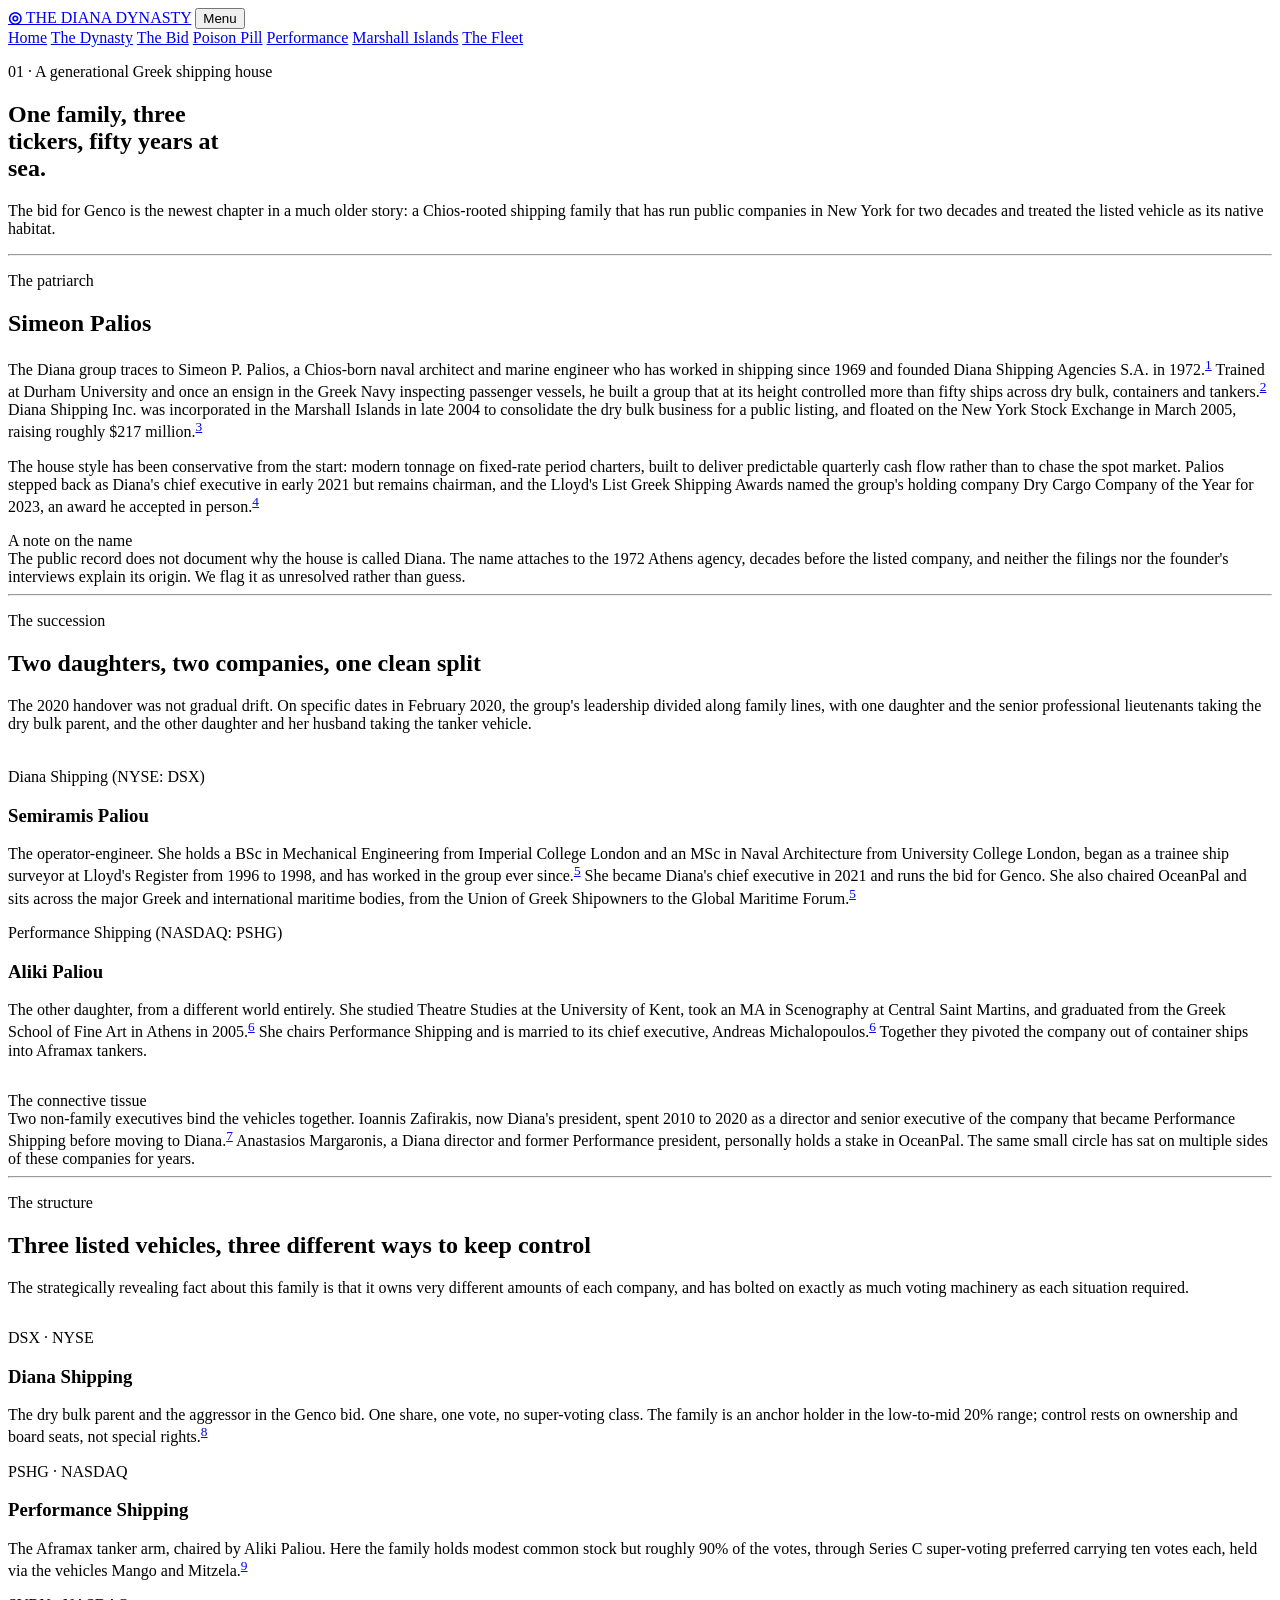
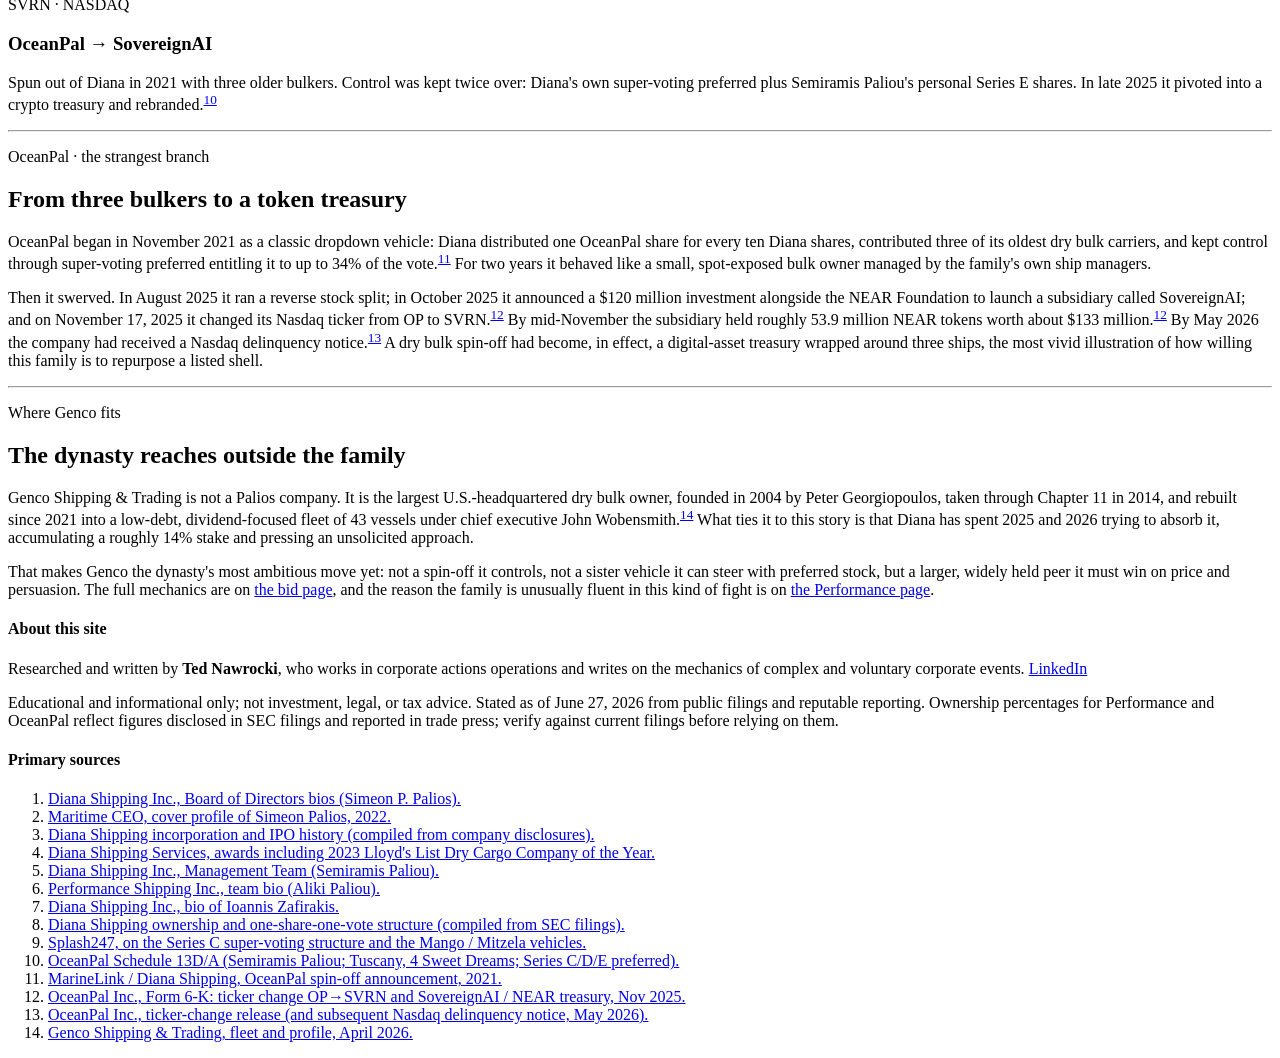
==== dynasty.html @ b54f49b9 "Add files via upload" ====
<!DOCTYPE html>
<html lang="en">
<head>
<meta charset="utf-8">
<meta name="viewport" content="width=device-width, initial-scale=1">
<title>The Dynasty — The Palios Family and the Diana Group</title>
<meta name="description" content="Fifty years of a Greek shipping house: Simeon Palios, his daughters Semiramis and Aliki, and the listed vehicles Diana Shipping, Performance Shipping and OceanPal.">
<link rel="preconnect" href="https://fonts.googleapis.com">
<link rel="preconnect" href="https://fonts.gstatic.com" crossorigin>
<link href="https://fonts.googleapis.com/css2?family=DM+Serif+Display:ital@0;1&family=IBM+Plex+Mono:wght@400;500&family=IBM+Plex+Sans:wght@400;500;600&display=swap" rel="stylesheet">
<link rel="stylesheet" href="assets/css/styles.css">
</head>
<body>

<header class="nav">
  <div class="wrap">
    <a class="brand" href="index.html"><b>◎</b> THE DIANA DYNASTY</a>
    <button class="navtoggle" aria-label="Menu">Menu</button>
    <nav class="navlinks">
      <a href="index.html">Home</a>
      <a href="dynasty.html" aria-current="page">The Dynasty</a>
      <a href="tender.html">The Bid</a>
      <a href="poison-pill.html">Poison Pill</a>
      <a href="performance.html">Performance</a>
      <a href="marshall-islands.html">Marshall Islands</a>
      <a href="vessels.html">The Fleet</a>
    </nav>
  </div>
</header>

<section>
  <div class="wrap reveal">
    <p class="eyebrow">01 · A generational Greek shipping house</p>
    <h1 style="max-width:18ch">One family, three tickers, fifty years at sea.</h1>
    <p class="lede" style="margin-top:1.2rem">The bid for Genco is the newest chapter in a much older story: a Chios-rooted shipping family that has run public companies in New York for two decades and treated the listed vehicle as its native habitat.</p>
  </div>
</section>

<hr class="fathom">

<section>
  <div class="wrap reveal measure">
    <p class="eyebrow">The patriarch</p>
    <h2>Simeon Palios</h2>
    <p>The Diana group traces to Simeon P. Palios, a Chios-born naval architect and marine engineer who has worked in shipping since 1969 and founded Diana Shipping Agencies S.A. in 1972.<sup><a href="#s1">1</a></sup> Trained at Durham University and once an ensign in the Greek Navy inspecting passenger vessels, he built a group that at its height controlled more than fifty ships across dry bulk, containers and tankers.<sup><a href="#s2">2</a></sup> Diana Shipping Inc. was incorporated in the Marshall Islands in late 2004 to consolidate the dry bulk business for a public listing, and floated on the New York Stock Exchange in March 2005, raising roughly $217 million.<sup><a href="#s3">3</a></sup></p>
    <p>The house style has been conservative from the start: modern tonnage on fixed-rate period charters, built to deliver predictable quarterly cash flow rather than to chase the spot market. Palios stepped back as Diana's chief executive in early 2021 but remains chairman, and the Lloyd's List Greek Shipping Awards named the group's holding company Dry Cargo Company of the Year for 2023, an award he accepted in person.<sup><a href="#s4">4</a></sup></p>
    <div class="note">
      <span class="klabel">A note on the name</span>
      <p style="margin:0">The public record does not document why the house is called Diana. The name attaches to the 1972 Athens agency, decades before the listed company, and neither the filings nor the founder's interviews explain its origin. We flag it as unresolved rather than guess.</p>
    </div>
  </div>
</section>

<hr class="fathom">

<section>
  <div class="wrap reveal">
    <p class="eyebrow">The succession</p>
    <h2>Two daughters, two companies, one clean split</h2>
    <p class="measure dim" style="margin-bottom:2.2rem">The 2020 handover was not gradual drift. On specific dates in February 2020, the group's leadership divided along family lines, with one daughter and the senior professional lieutenants taking the dry bulk parent, and the other daughter and her husband taking the tanker vehicle.</p>
    <div class="grid g2">
      <div class="card">
        <span class="klabel">Diana Shipping (NYSE: DSX)</span>
        <h3>Semiramis Paliou</h3>
        <p>The operator-engineer. She holds a BSc in Mechanical Engineering from Imperial College London and an MSc in Naval Architecture from University College London, began as a trainee ship surveyor at Lloyd's Register from 1996 to 1998, and has worked in the group ever since.<sup><a href="#s5">5</a></sup> She became Diana's chief executive in 2021 and runs the bid for Genco. She also chaired OceanPal and sits across the major Greek and international maritime bodies, from the Union of Greek Shipowners to the Global Maritime Forum.<sup><a href="#s5">5</a></sup></p>
      </div>
      <div class="card">
        <span class="klabel">Performance Shipping (NASDAQ: PSHG)</span>
        <h3>Aliki Paliou</h3>
        <p>The other daughter, from a different world entirely. She studied Theatre Studies at the University of Kent, took an MA in Scenography at Central Saint Martins, and graduated from the Greek School of Fine Art in Athens in 2005.<sup><a href="#s6">6</a></sup> She chairs Performance Shipping and is married to its chief executive, Andreas Michalopoulos.<sup><a href="#s6">6</a></sup> Together they pivoted the company out of container ships into Aframax tankers.</p>
      </div>
    </div>
    <div class="note" style="margin-top:2rem">
      <span class="klabel">The connective tissue</span>
      <p style="margin:0">Two non-family executives bind the vehicles together. Ioannis Zafirakis, now Diana's president, spent 2010 to 2020 as a director and senior executive of the company that became Performance Shipping before moving to Diana.<sup><a href="#s7">7</a></sup> Anastasios Margaronis, a Diana director and former Performance president, personally holds a stake in OceanPal. The same small circle has sat on multiple sides of these companies for years.</p>
    </div>
  </div>
</section>

<hr class="fathom">

<section>
  <div class="wrap reveal">
    <p class="eyebrow">The structure</p>
    <h2>Three listed vehicles, three different ways to keep control</h2>
    <p class="measure dim" style="margin-bottom:2rem">The strategically revealing fact about this family is that it owns very different amounts of each company, and has bolted on exactly as much voting machinery as each situation required.</p>
    <div class="tree">
      <div class="node">
        <span class="tick">DSX · NYSE</span>
        <h3>Diana Shipping</h3>
        <p>The dry bulk parent and the aggressor in the Genco bid. One share, one vote, no super-voting class. The family is an anchor holder in the low-to-mid 20% range; control rests on ownership and board seats, not special rights.<sup><a href="#s8">8</a></sup></p>
      </div>
      <div class="node">
        <span class="tick">PSHG · NASDAQ</span>
        <h3>Performance Shipping</h3>
        <p>The Aframax tanker arm, chaired by Aliki Paliou. Here the family holds modest common stock but roughly 90% of the votes, through Series C super-voting preferred carrying ten votes each, held via the vehicles Mango and Mitzela.<sup><a href="#s9">9</a></sup></p>
      </div>
      <div class="node">
        <span class="tick">SVRN · NASDAQ</span>
        <h3>OceanPal → SovereignAI</h3>
        <p>Spun out of Diana in 2021 with three older bulkers. Control was kept twice over: Diana's own super-voting preferred plus Semiramis Paliou's personal Series E shares. In late 2025 it pivoted into a crypto treasury and rebranded.<sup><a href="#s10">10</a></sup></p>
      </div>
    </div>
  </div>
</section>

<hr class="fathom">

<section>
  <div class="wrap reveal">
    <p class="eyebrow">OceanPal · the strangest branch</p>
    <h2>From three bulkers to a token treasury</h2>
    <div class="measure">
      <p>OceanPal began in November 2021 as a classic dropdown vehicle: Diana distributed one OceanPal share for every ten Diana shares, contributed three of its oldest dry bulk carriers, and kept control through super-voting preferred entitling it to up to 34% of the vote.<sup><a href="#s11">11</a></sup> For two years it behaved like a small, spot-exposed bulk owner managed by the family's own ship managers.</p>
      <p>Then it swerved. In August 2025 it ran a reverse stock split; in October 2025 it announced a $120 million investment alongside the NEAR Foundation to launch a subsidiary called SovereignAI; and on November 17, 2025 it changed its Nasdaq ticker from OP to SVRN.<sup><a href="#s12">12</a></sup> By mid-November the subsidiary held roughly 53.9 million NEAR tokens worth about $133 million.<sup><a href="#s12">12</a></sup> By May 2026 the company had received a Nasdaq delinquency notice.<sup><a href="#s13">13</a></sup> A dry bulk spin-off had become, in effect, a digital-asset treasury wrapped around three ships, the most vivid illustration of how willing this family is to repurpose a listed shell.</p>
    </div>
  </div>
</section>

<hr class="fathom">

<section>
  <div class="wrap reveal">
    <p class="eyebrow">Where Genco fits</p>
    <h2>The dynasty reaches outside the family</h2>
    <div class="measure">
      <p>Genco Shipping &amp; Trading is not a Palios company. It is the largest U.S.-headquartered dry bulk owner, founded in 2004 by Peter Georgiopoulos, taken through Chapter 11 in 2014, and rebuilt since 2021 into a low-debt, dividend-focused fleet of 43 vessels under chief executive John Wobensmith.<sup><a href="#s14">14</a></sup> What ties it to this story is that Diana has spent 2025 and 2026 trying to absorb it, accumulating a roughly 14% stake and pressing an unsolicited approach.</p>
      <p>That makes Genco the dynasty's most ambitious move yet: not a spin-off it controls, not a sister vehicle it can steer with preferred stock, but a larger, widely held peer it must win on price and persuasion. The full mechanics are on <a href="tender.html">the bid page</a>, and the reason the family is unusually fluent in this kind of fight is on <a href="performance.html">the Performance page</a>.</p>
    </div>
  </div>
</section>

<footer class="foot">
  <div class="wrap">
    <div>
      <h4>About this site</h4>
      <p class="byline">Researched and written by <b>Ted Nawrocki</b>, who works in corporate actions operations and writes on the mechanics of complex and voluntary corporate events. <a href="https://www.linkedin.com/in/tednawrockinyc/">LinkedIn</a></p>
      <p class="disclaimer">Educational and informational only; not investment, legal, or tax advice. Stated as of June 27, 2026 from public filings and reputable reporting. Ownership percentages for Performance and OceanPal reflect figures disclosed in SEC filings and reported in trade press; verify against current filings before relying on them.</p>
    </div>
    <div>
      <h4>Primary sources</h4>
      <ol class="sources">
        <li id="s1"><a href="https://www.dianashippinginc.com/board-of-directors/">Diana Shipping Inc., Board of Directors bios (Simeon P. Palios).</a></li>
        <li id="s2"><a href="https://issuu.com/sinoship/docs/maritime_ceo_issue_two_2022/s/15913064">Maritime CEO, cover profile of Simeon Palios, 2022.</a></li>
        <li id="s3"><a href="https://dcfmodeling.com/blogs/history/dsx-history-mission-ownership">Diana Shipping incorporation and IPO history (compiled from company disclosures).</a></li>
        <li id="s4"><a href="https://www.dianashippingservices.com/who-we-are">Diana Shipping Services, awards including 2023 Lloyd's List Dry Cargo Company of the Year.</a></li>
        <li id="s5"><a href="https://www.dianashippinginc.com/management-team/">Diana Shipping Inc., Management Team (Semiramis Paliou).</a></li>
        <li id="s6"><a href="https://www.pshipping.com/team/aliki-paliou">Performance Shipping Inc., team bio (Aliki Paliou).</a></li>
        <li id="s7"><a href="https://www.dianashippinginc.com/management-team/">Diana Shipping Inc., bio of Ioannis Zafirakis.</a></li>
        <li id="s8"><a href="https://portersfiveforce.com/blogs/owners/dianashippinginc">Diana Shipping ownership and one-share-one-vote structure (compiled from SEC filings).</a></li>
        <li id="s9"><a href="https://splash247.com/economou-takes-performance-shipping-fight-to-us-supreme-court/">Splash247, on the Series C super-voting structure and the Mango / Mitzela vehicles.</a></li>
        <li id="s10"><a href="https://www.stocktitan.net/sec-filings/OP/schedule-13d-a-ocean-pal-inc-sec-filing-68ffe890230a.html">OceanPal Schedule 13D/A (Semiramis Paliou; Tuscany, 4 Sweet Dreams; Series C/D/E preferred).</a></li>
        <li id="s11"><a href="https://www.marinelink.com/news/diana-shipping-forms-spinoff-oceanpal-491425">MarineLink / Diana Shipping, OceanPal spin-off announcement, 2021.</a></li>
        <li id="s12"><a href="https://www.sec.gov/Archives/edgar/data/0001869467/000114036125042418/ef20059381_6k.htm">OceanPal Inc., Form 6-K: ticker change OP→SVRN and SovereignAI / NEAR treasury, Nov 2025.</a></li>
        <li id="s13"><a href="https://www.prnewswire.com/news-releases/oceanpal-inc-announces-nasdaq-ticker-change-from-op-to-svrn-302616156.html">OceanPal Inc., ticker-change release (and subsequent Nasdaq delinquency notice, May 2026).</a></li>
        <li id="s14"><a href="https://www.globenewswire.com/news-release/2026/04/20/3276996/37397/en/Genco-Shipping-Trading-Limited-Announces-Further-Fleet-Renewal-and-Growth-as-Part-of-Comprehensive-Value-Strategy.html">Genco Shipping &amp; Trading, fleet and profile, April 2026.</a></li>
      </ol>
    </div>
  </div>
</footer>

<script src="assets/js/site.js"></script>
</body>
</html>
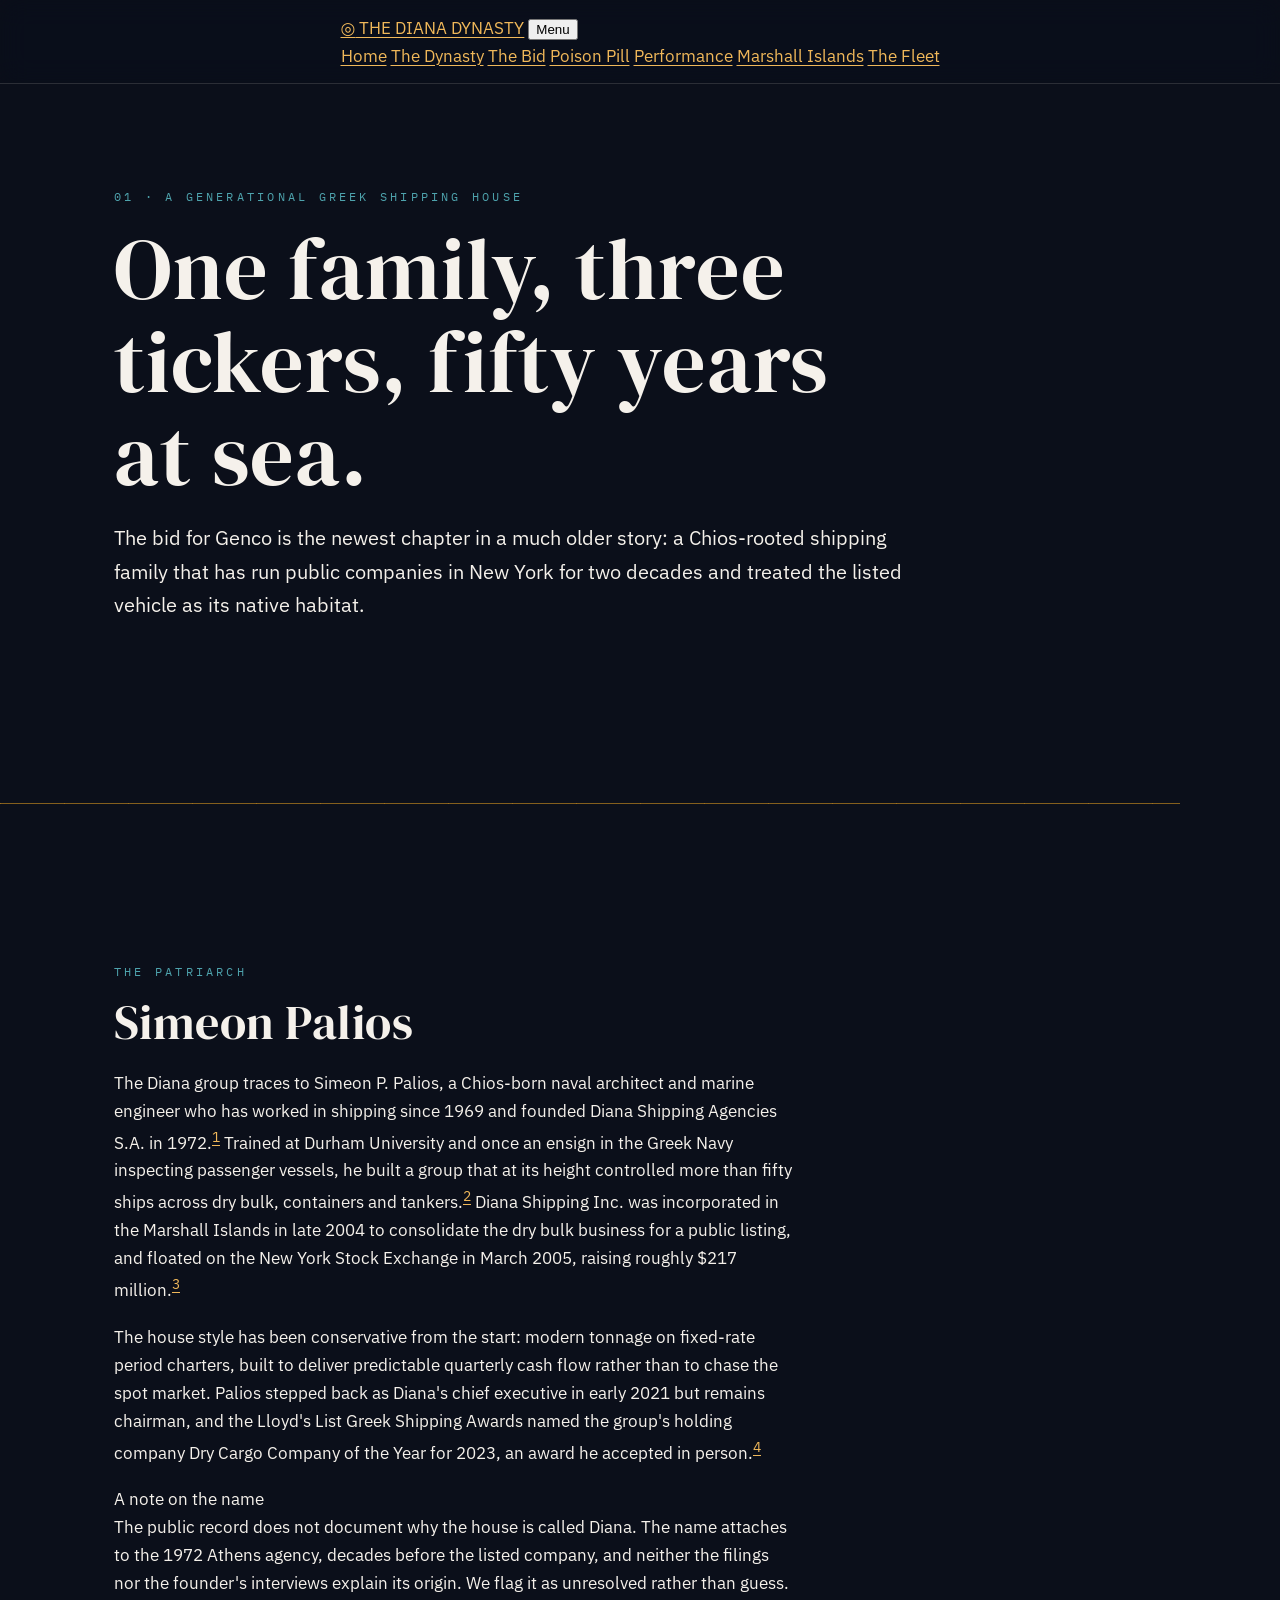
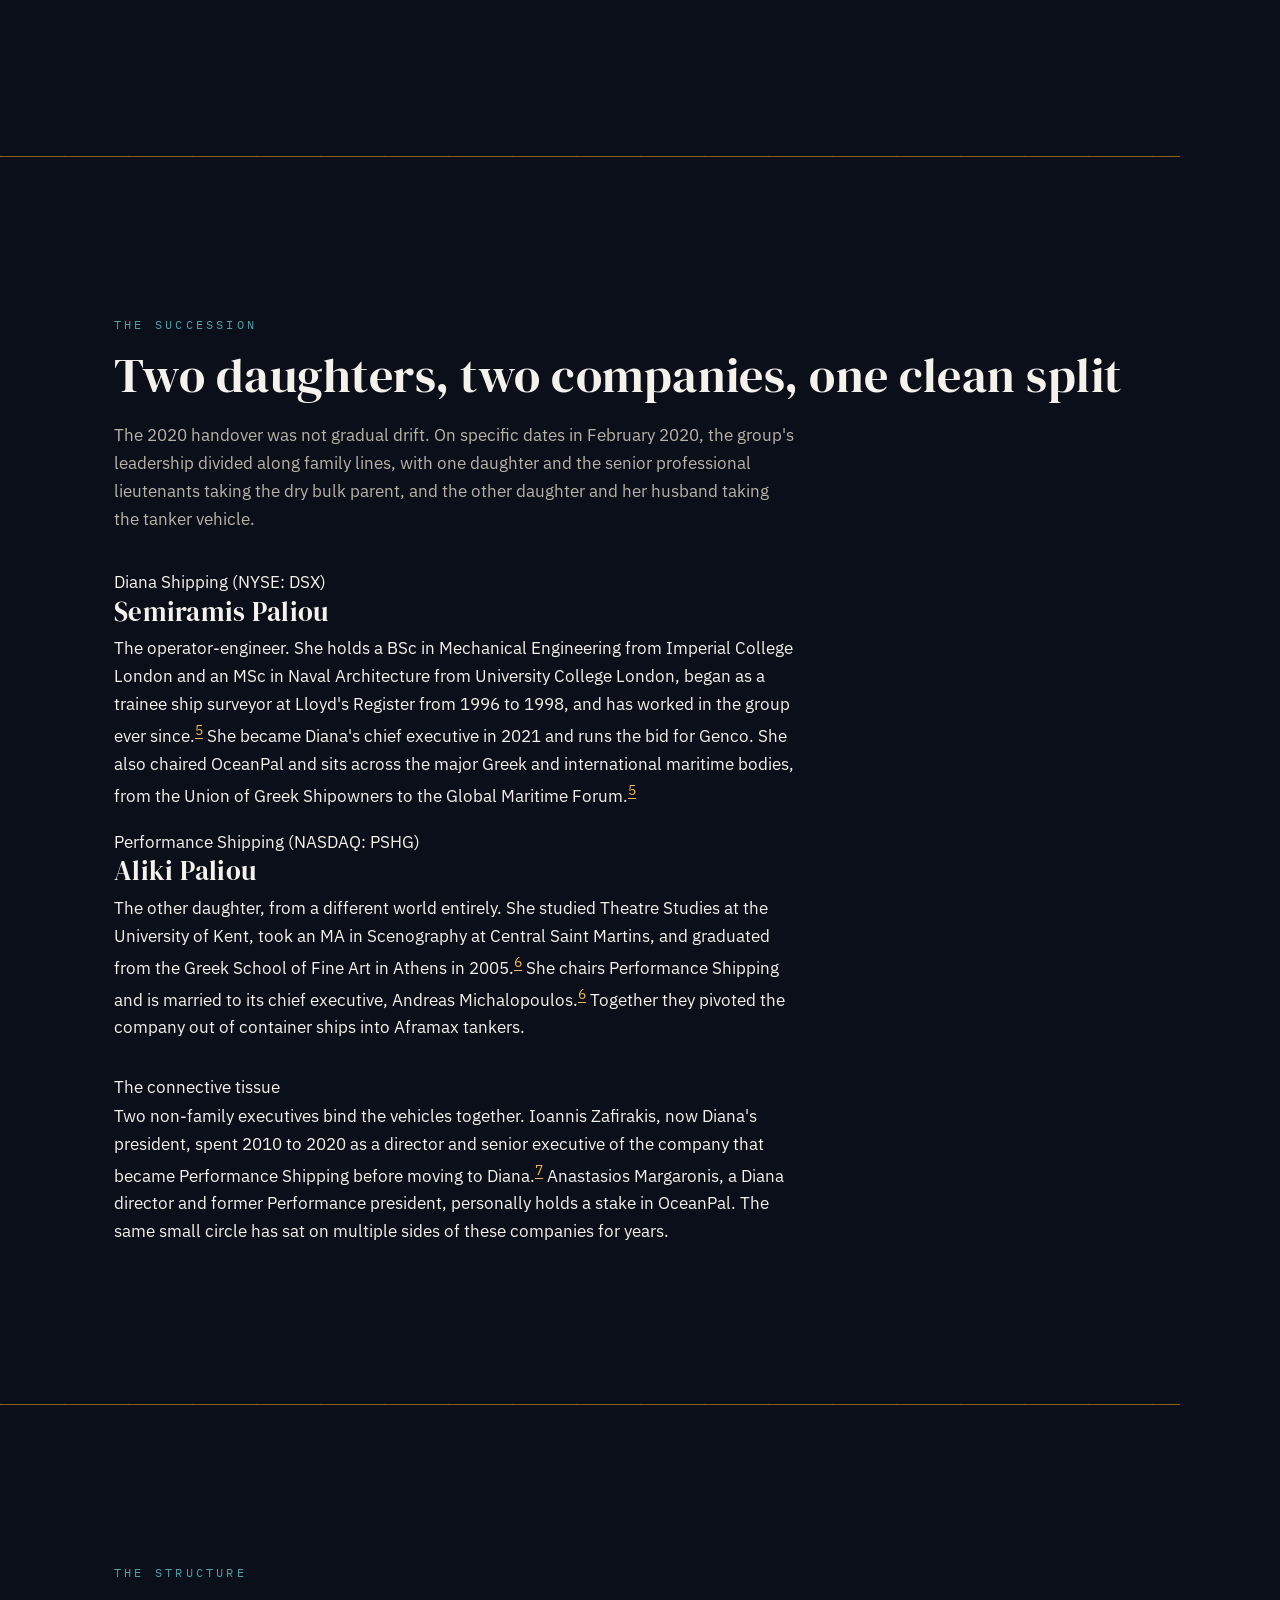
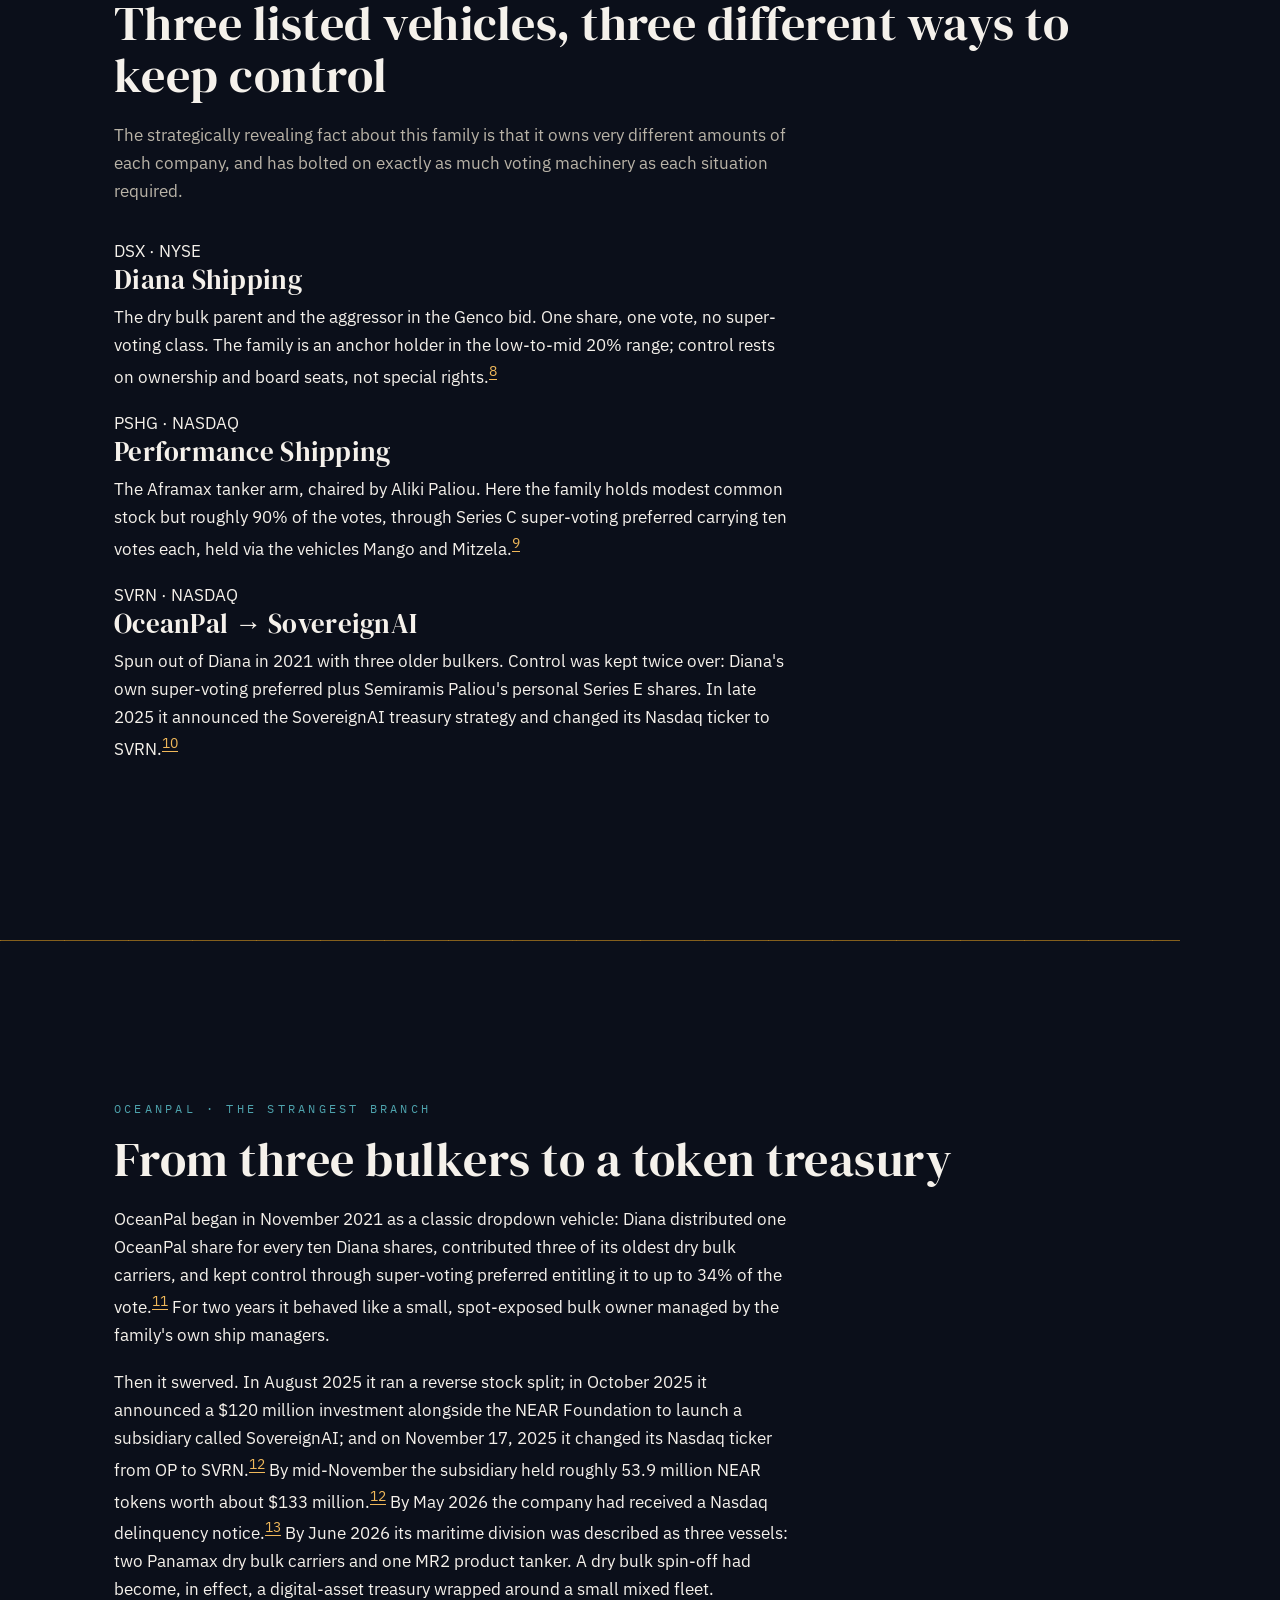
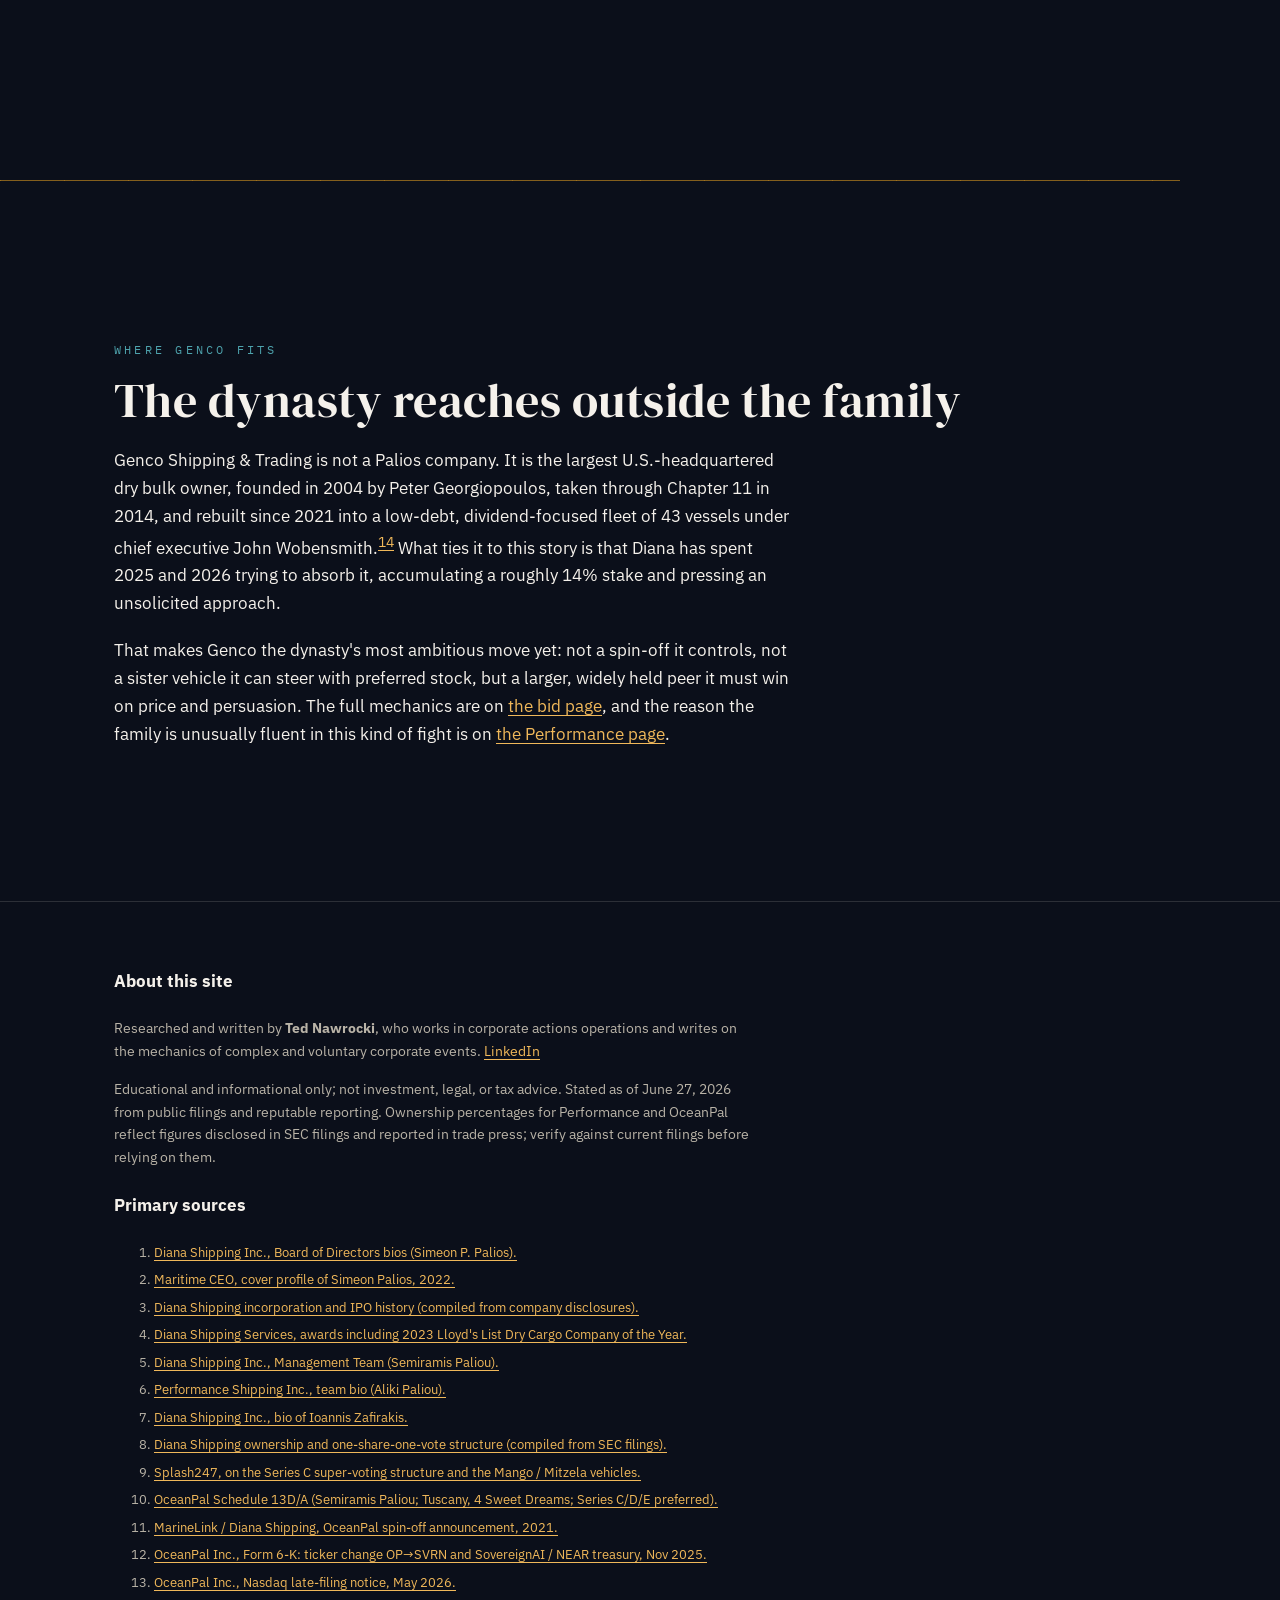
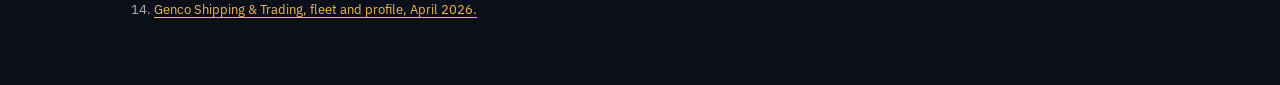
==== commit 05cd0928: "Add files via upload" ====
--- a/dynasty.html
+++ b/dynasty.html
@@ -8,7 +8,7 @@
 <link rel="preconnect" href="https://fonts.googleapis.com">
 <link rel="preconnect" href="https://fonts.gstatic.com" crossorigin>
 <link href="https://fonts.googleapis.com/css2?family=DM+Serif+Display:ital@0;1&family=IBM+Plex+Mono:wght@400;500&family=IBM+Plex+Sans:wght@400;500;600&display=swap" rel="stylesheet">
-<link rel="stylesheet" href="assets/css/styles.css">
+<link rel="stylesheet" href="styles.css">
 </head>
 <body>
 
@@ -98,7 +98,7 @@
       <div class="node">
         <span class="tick">SVRN · NASDAQ</span>
         <h3>OceanPal → SovereignAI</h3>
-        <p>Spun out of Diana in 2021 with three older bulkers. Control was kept twice over: Diana's own super-voting preferred plus Semiramis Paliou's personal Series E shares. In late 2025 it pivoted into a crypto treasury and rebranded.<sup><a href="#s10">10</a></sup></p>
+        <p>Spun out of Diana in 2021 with three older bulkers. Control was kept twice over: Diana's own super-voting preferred plus Semiramis Paliou's personal Series E shares. In late 2025 it announced the SovereignAI treasury strategy and changed its Nasdaq ticker to SVRN.<sup><a href="#s10">10</a></sup></p>
       </div>
     </div>
   </div>
@@ -112,7 +112,7 @@
     <h2>From three bulkers to a token treasury</h2>
     <div class="measure">
       <p>OceanPal began in November 2021 as a classic dropdown vehicle: Diana distributed one OceanPal share for every ten Diana shares, contributed three of its oldest dry bulk carriers, and kept control through super-voting preferred entitling it to up to 34% of the vote.<sup><a href="#s11">11</a></sup> For two years it behaved like a small, spot-exposed bulk owner managed by the family's own ship managers.</p>
-      <p>Then it swerved. In August 2025 it ran a reverse stock split; in October 2025 it announced a $120 million investment alongside the NEAR Foundation to launch a subsidiary called SovereignAI; and on November 17, 2025 it changed its Nasdaq ticker from OP to SVRN.<sup><a href="#s12">12</a></sup> By mid-November the subsidiary held roughly 53.9 million NEAR tokens worth about $133 million.<sup><a href="#s12">12</a></sup> By May 2026 the company had received a Nasdaq delinquency notice.<sup><a href="#s13">13</a></sup> A dry bulk spin-off had become, in effect, a digital-asset treasury wrapped around three ships, the most vivid illustration of how willing this family is to repurpose a listed shell.</p>
+      <p>Then it swerved. In August 2025 it ran a reverse stock split; in October 2025 it announced a $120 million investment alongside the NEAR Foundation to launch a subsidiary called SovereignAI; and on November 17, 2025 it changed its Nasdaq ticker from OP to SVRN.<sup><a href="#s12">12</a></sup> By mid-November the subsidiary held roughly 53.9 million NEAR tokens worth about $133 million.<sup><a href="#s12">12</a></sup> By May 2026 the company had received a Nasdaq delinquency notice.<sup><a href="#s13">13</a></sup> By June 2026 its maritime division was described as three vessels: two Panamax dry bulk carriers and one MR2 product tanker. A dry bulk spin-off had become, in effect, a digital-asset treasury wrapped around a small mixed fleet.</p>
     </div>
   </div>
 </section>
@@ -152,13 +152,13 @@
         <li id="s10"><a href="https://www.stocktitan.net/sec-filings/OP/schedule-13d-a-ocean-pal-inc-sec-filing-68ffe890230a.html">OceanPal Schedule 13D/A (Semiramis Paliou; Tuscany, 4 Sweet Dreams; Series C/D/E preferred).</a></li>
         <li id="s11"><a href="https://www.marinelink.com/news/diana-shipping-forms-spinoff-oceanpal-491425">MarineLink / Diana Shipping, OceanPal spin-off announcement, 2021.</a></li>
         <li id="s12"><a href="https://www.sec.gov/Archives/edgar/data/0001869467/000114036125042418/ef20059381_6k.htm">OceanPal Inc., Form 6-K: ticker change OP→SVRN and SovereignAI / NEAR treasury, Nov 2025.</a></li>
-        <li id="s13"><a href="https://www.prnewswire.com/news-releases/oceanpal-inc-announces-nasdaq-ticker-change-from-op-to-svrn-302616156.html">OceanPal Inc., ticker-change release (and subsequent Nasdaq delinquency notice, May 2026).</a></li>
+        <li id="s13"><a href="https://www.prnewswire.com/news-releases/oceanpal-inc-receives-nasdaq-notification-regarding-late-filing-of-form-20-f-302780169.html">OceanPal Inc., Nasdaq late-filing notice, May 2026.</a></li>
         <li id="s14"><a href="https://www.globenewswire.com/news-release/2026/04/20/3276996/37397/en/Genco-Shipping-Trading-Limited-Announces-Further-Fleet-Renewal-and-Growth-as-Part-of-Comprehensive-Value-Strategy.html">Genco Shipping &amp; Trading, fleet and profile, April 2026.</a></li>
       </ol>
     </div>
   </div>
 </footer>
 
-<script src="assets/js/site.js"></script>
+<script src="site.js"></script>
 </body>
 </html>
--- a/styles.css
+++ b/styles.css
@@ -0,0 +1,281 @@
+/* =========================================================================
+   THE HOUSE OF PALIOS  —  shared design system
+   Base: Diana editorial system (navy / brass-amber / linen)
+   Layer: nautical chart (fathom rules, sea-patina teal, log-entry eyebrows)
+   No em dashes anywhere in content. WSJ / corporate-finance register.
+   ========================================================================= */
+
+:root {
+  /* core palette (Ted's established system) */
+  --navy:        #0b0f1a;   /* base */
+  --navy-2:      #11172a;   /* raised panels */
+  --navy-3:      #161d34;   /* cards */
+  --amber:       #e8a020;   /* primary accent — brass / lamplight */
+  --amber-soft:  #f0b85a;
+  --linen:       #f5f1eb;   /* primary text */
+  --linen-dim:   #b9b3a7;   /* secondary text */
+
+  /* nautical layer */
+  --sea:         #2f7d86;   /* oxidized-brass / sea patina, secondary accent */
+  --sea-soft:    #4ea3ad;
+  --signal-up:   #5fbf9b;   /* gains — muted sea-green */
+  --signal-down: #d9655b;   /* losses — muted signal-red */
+  --rule:        rgba(245,241,235,0.14);
+  --rule-amber:  rgba(232,160,32,0.55);
+
+  /* type */
+  --serif: "DM Serif Display", Georgia, serif;
+  --sans:  "IBM Plex Sans", system-ui, sans-serif;
+  --mono:  "IBM Plex Mono", ui-monospace, monospace;
+
+  /* scale */
+  --maxw: 1180px;
+  --gut: clamp(20px, 5vw, 64px);
+}
+
+* { box-sizing: border-box; }
+
+html { scroll-behavior: smooth; }
+
+body {
+  margin: 0;
+  background: var(--navy);
+  color: var(--linen);
+  font-family: var(--sans);
+  font-size: 17px;
+  line-height: 1.65;
+  -webkit-font-smoothing: antialiased;
+  text-rendering: optimizeLegibility;
+}
+
+/* ---- type primitives ---- */
+h1, h2, h3 { font-family: var(--serif); font-weight: 400; line-height: 1.08; letter-spacing: 0.01em; }
+h1 { font-size: clamp(2.6rem, 7vw, 5.4rem); margin: 0; }
+h2 { font-size: clamp(1.9rem, 4vw, 3rem); margin: 0 0 0.4em; }
+h3 { font-size: clamp(1.25rem, 2.2vw, 1.7rem); margin: 0 0 0.3em; }
+p  { margin: 0 0 1.1em; max-width: 68ch; }
+a  { color: var(--amber-soft); text-underline-offset: 3px; text-decoration-thickness: 1px; }
+a:hover { color: var(--amber); }
+
+.eyebrow {
+  font-family: var(--mono);
+  font-size: 0.72rem;
+  letter-spacing: 0.28em;
+  text-transform: uppercase;
+  color: var(--sea-soft);
+  margin: 0 0 1rem;
+  display: block;
+}
+
+.lede { font-size: clamp(1.05rem, 1.6vw, 1.3rem); color: var(--linen); }
+.dim  { color: var(--linen-dim); }
+
+/* fathom rule — the signature divider: a sounding line with depth ticks */
+.fathom {
+  border: 0;
+  height: 1px;
+  background: var(--rule-amber);
+  position: relative;
+  margin: 3.5rem 0;
+  max-width: var(--maxw);
+}
+.fathom::before {
+  content: "";
+  position: absolute; inset: -3px 0 auto 0; height: 7px;
+  background-image: repeating-linear-gradient(90deg,
+    var(--rule-amber) 0 1px, transparent 1px 64px);
+  opacity: 0.5;
+}
+
+/* ---- layout shells ---- */
+.wrap { max-width: var(--maxw); margin: 0 auto; padding: 0 var(--gut); }
+section { padding: clamp(3.5rem, 8vw, 7rem) 0; }
+
+/* =========================================================================
+   NAV  — frosted glass, log-entry coordinates
+   ========================================================================= */
+.nav {
+  position: sticky; top: 0; z-index: 50;
+  display: flex; align-items: center; justify-content: space-between;
+  gap: 1rem;
+  padding: 0.85rem var(--gut);
+  background: rgba(11,15,26,0.72);
+  backdrop-filter: blur(14px) saturate(140%);
+  -webkit-backdrop-filter: blur(14px) saturate(140%);
+  border-bottom: 1px solid var(--rule);
+}
+.nav__mark { font-family: var(--serif); font-size: 1.15rem; letter-spacing: 0.02em; color: var(--linen); text-decoration: none; }
+.nav__mark span { color: var(--amber); }
+.nav__links { display: flex; gap: 1.4rem; flex-wrap: wrap; }
+.nav__links a {
+  font-family: var(--mono); font-size: 0.74rem; letter-spacing: 0.12em;
+  text-transform: uppercase; color: var(--linen-dim); text-decoration: none;
+}
+.nav__links a:hover, .nav__links a[aria-current="page"] { color: var(--amber); }
+
+/* =========================================================================
+   HERO  — full-bleed vessel video, chart grid, radial fade
+   ========================================================================= */
+.hero { position: relative; min-height: 88vh; display: flex; align-items: flex-end; overflow: hidden; }
+.hero__media { position: absolute; inset: 0; z-index: 0; }
+.hero__media video, .hero__media img {
+  width: 100%; height: 100%; object-fit: cover; display: block;
+}
+/* fallback wash if video/poster are missing */
+.hero__media { background:
+  radial-gradient(120% 90% at 70% 0%, #14203a 0%, var(--navy) 60%); }
+.hero__scrim {
+  position: absolute; inset: 0; z-index: 1;
+  background:
+    linear-gradient(180deg, rgba(11,15,26,0.55) 0%, rgba(11,15,26,0.35) 35%, rgba(11,15,26,0.92) 100%),
+    radial-gradient(80% 60% at 50% 40%, transparent 0%, rgba(11,15,26,0.55) 100%);
+}
+/* faint nautical chart grid over the scrim */
+.hero__grid {
+  position: absolute; inset: 0; z-index: 2; pointer-events: none; opacity: 0.18;
+  background-image:
+    linear-gradient(var(--rule) 1px, transparent 1px),
+    linear-gradient(90deg, var(--rule) 1px, transparent 1px);
+  background-size: 64px 64px;
+  -webkit-mask-image: radial-gradient(70% 70% at 50% 45%, #000 30%, transparent 80%);
+          mask-image: radial-gradient(70% 70% at 50% 45%, #000 30%, transparent 80%);
+}
+.hero__inner { position: relative; z-index: 3; padding-bottom: clamp(2.5rem, 6vw, 5rem); }
+.hero h1 { max-width: 16ch; text-shadow: 0 2px 40px rgba(0,0,0,0.55); }
+.hero__dek { margin-top: 1.2rem; max-width: 60ch; color: var(--linen); font-size: clamp(1.05rem,1.7vw,1.35rem); }
+.hero__coords { font-family: var(--mono); font-size: 0.72rem; letter-spacing: 0.2em; color: var(--sea-soft); }
+
+/* =========================================================================
+   QUOTE CARDS  — replaces the scrolling ticker
+   ========================================================================= */
+.quotes__head { display: flex; align-items: baseline; justify-content: space-between; gap: 1rem; flex-wrap: wrap; }
+.quotes__grid {
+  display: grid; gap: 14px; margin-top: 1.6rem;
+  grid-template-columns: repeat(auto-fit, minmax(190px, 1fr));
+}
+.qcard {
+  background: var(--navy-3);
+  border: 1px solid var(--rule);
+  border-top: 2px solid var(--sea);
+  border-radius: 4px;
+  padding: 1.1rem 1.2rem 1rem;
+}
+.qcard__sym { font-family: var(--mono); font-size: 1.05rem; letter-spacing: 0.08em; color: var(--linen); }
+.qcard__name { font-size: 0.78rem; color: var(--linen-dim); margin-top: 2px; min-height: 2.4em; }
+.qcard__px { font-family: var(--serif); font-size: 2rem; margin-top: 0.7rem; line-height: 1; }
+.qcard__chg { font-family: var(--mono); font-size: 0.85rem; margin-top: 0.45rem; }
+.qcard__chg.up   { color: var(--signal-up); }
+.qcard__chg.down { color: var(--signal-down); }
+.qcard__chg.flat { color: var(--linen-dim); }
+.quotes__note { font-family: var(--mono); font-size: 0.68rem; letter-spacing: 0.1em; color: var(--linen-dim); margin-top: 1.2rem; }
+
+/* =========================================================================
+   DOSSIER GRID  — links to the section pages
+   ========================================================================= */
+.dossier { display: grid; gap: 16px; grid-template-columns: repeat(auto-fit, minmax(280px, 1fr)); }
+.dcard {
+  display: block; text-decoration: none; color: var(--linen);
+  background: linear-gradient(180deg, var(--navy-2), var(--navy-3));
+  border: 1px solid var(--rule); border-radius: 5px;
+  padding: 1.5rem 1.5rem 1.7rem;
+  transition: border-color 0.25s ease, transform 0.25s ease;
+}
+.dcard:hover { border-color: var(--rule-amber); transform: translateY(-3px); }
+.dcard__no { font-family: var(--mono); font-size: 0.72rem; letter-spacing: 0.2em; color: var(--amber); }
+.dcard h3 { margin-top: 0.6rem; color: var(--linen); }
+.dcard p { font-size: 0.92rem; color: var(--linen-dim); margin: 0.4rem 0 0; }
+
+/* =========================================================================
+   BODY CONTENT (section pages)
+   ========================================================================= */
+.prose { max-width: 72ch; }
+.prose h2 { margin-top: 2.4rem; }
+.prose h3 { margin-top: 1.8rem; color: var(--amber-soft); }
+sup.cite { font-family: var(--mono); font-size: 0.62rem; }
+sup.cite a { text-decoration: none; }
+
+.callout {
+  border-left: 2px solid var(--sea);
+  background: var(--navy-2);
+  padding: 1.1rem 1.3rem; margin: 1.8rem 0; border-radius: 0 4px 4px 0;
+}
+.callout .eyebrow { color: var(--amber); }
+
+/* =========================================================================
+   TABLES  — sourced data, financial register
+   ========================================================================= */
+.table-wrap { overflow-x: auto; margin: 1.8rem 0; }
+table.data {
+  width: 100%; border-collapse: collapse; font-size: 0.92rem;
+  border-top: 2px solid var(--sea);
+}
+table.data caption {
+  text-align: left; font-family: var(--mono); font-size: 0.7rem;
+  letter-spacing: 0.16em; text-transform: uppercase; color: var(--sea-soft);
+  padding-bottom: 0.7rem;
+}
+table.data th, table.data td { text-align: left; padding: 0.7rem 0.9rem; vertical-align: top; border-bottom: 1px solid var(--rule); }
+table.data thead th { font-family: var(--mono); font-size: 0.7rem; letter-spacing: 0.1em; text-transform: uppercase; color: var(--linen-dim); font-weight: 500; }
+table.data tbody th { font-weight: 600; color: var(--linen); }
+table.data td.num { font-family: var(--mono); text-align: right; }
+
+/* =========================================================================
+   TIMELINE  — typed sequence of dated events
+   ========================================================================= */
+.timeline { list-style: none; margin: 1.8rem 0 0; padding: 0; }
+.timeline li { position: relative; padding: 0 0 1.6rem 1.7rem; border-left: 1px solid var(--rule); }
+.timeline li::before {
+  content: ""; position: absolute; left: -5px; top: 4px;
+  width: 9px; height: 9px; border-radius: 50%; background: var(--amber);
+}
+.timeline li:last-child { border-left-color: transparent; }
+.timeline .when { font-family: var(--mono); font-size: 0.72rem; letter-spacing: 0.12em; color: var(--sea-soft); text-transform: uppercase; }
+.timeline .what { margin-top: 0.25rem; }
+.timeline .what strong { color: var(--linen); }
+
+/* =========================================================================
+   FOOTER  — attribution, disclaimer, as-of stamp
+   ========================================================================= */
+.foot { border-top: 1px solid var(--rule); padding: 2.6rem 0 3.2rem; margin-top: 2rem; }
+.foot p { font-size: 0.86rem; color: var(--linen-dim); max-width: 80ch; }
+.foot .stamp { font-family: var(--mono); font-size: 0.7rem; letter-spacing: 0.16em; color: var(--sea-soft); text-transform: uppercase; }
+.foot a { color: var(--amber-soft); }
+.sources { font-size: 0.8rem; color: var(--linen-dim); }
+.sources li { margin-bottom: 0.4rem; word-break: break-word; }
+
+/* =========================================================================
+   MOTION + ACCESSIBILITY
+   ========================================================================= */
+.fade { opacity: 0; transform: translateY(18px); transition: opacity 0.7s ease, transform 0.7s ease; }
+.fade.in { opacity: 1; transform: none; }
+
+:focus-visible { outline: 2px solid var(--amber); outline-offset: 3px; }
+
+@media (prefers-reduced-motion: reduce) {
+  html { scroll-behavior: auto; }
+  .fade { opacity: 1; transform: none; transition: none; }
+  .hero__media video { display: none; }
+}
+
+@media (max-width: 640px) {
+  .nav { flex-direction: column; align-items: flex-start; gap: 0.5rem; }
+  .qcard__px { font-size: 1.7rem; }
+}
+
+/* =========================================================================
+   PANELS + STAT FIGURES  — comparison cards and key numbers (content pages)
+   ========================================================================= */
+.panels { display: grid; gap: 14px; grid-template-columns: repeat(auto-fit, minmax(240px, 1fr)); margin: 1.8rem 0; }
+.panel {
+  background: var(--navy-3); border: 1px solid var(--rule);
+  border-top: 2px solid var(--sea); border-radius: 4px; padding: 1.2rem 1.3rem;
+}
+.panel .klabel {
+  font-family: var(--mono); font-size: 0.7rem; letter-spacing: 0.16em;
+  text-transform: uppercase; color: var(--amber); display: block; margin-bottom: 0.5rem;
+}
+.panel h3 { font-size: 1.1rem; color: var(--linen); margin: 0; }
+.panel p { margin: 0; max-width: none; }
+.panel h3 + p { margin-top: 0.5rem; }
+.panel .fig { font-family: var(--serif); font-size: 2.2rem; line-height: 1; color: var(--amber-soft); margin: 0.15rem 0 0.35rem; }
+.panel .sub { font-size: 0.88rem; color: var(--linen-dim); }
